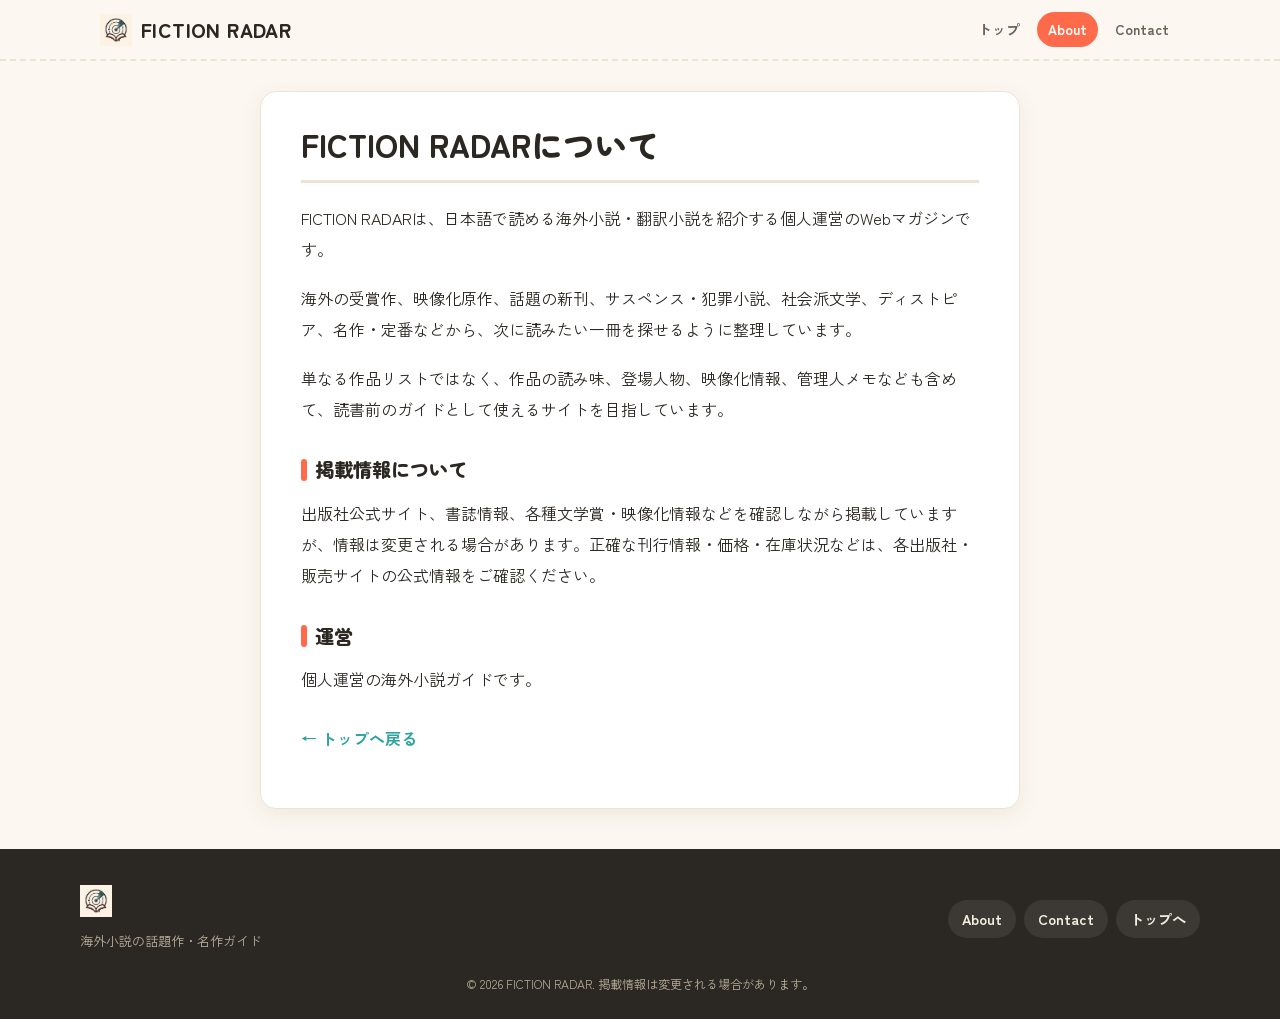
==== about.html @ f2895635 "Add files via upload" ====
<!DOCTYPE html>
<html lang="ja">
<head>
  <meta charset="UTF-8" />
  <meta name="viewport" content="width=device-width, initial-scale=1.0" />
  <title>FICTION RADARについて｜FICTION RADAR</title>
  <meta name="description" content="FICTION RADARは、日本語で読める海外小説・翻訳小説を紹介する個人運営のWebマガジンです。" />
  <meta name="robots" content="index, follow" />
  <link rel="canonical" href="https://raftuff.github.io/fiction-radar/about.html" />

  <meta property="og:type" content="website" />
  <meta property="og:site_name" content="FICTION RADAR" />
  <meta property="og:locale" content="ja_JP" />
  <meta property="og:title" content="FICTION RADARについて｜FICTION RADAR" />
  <meta property="og:description" content="FICTION RADARは、日本語で読める海外小説・翻訳小説を紹介する個人運営のWebマガジンです。" />
  <meta property="og:url" content="https://raftuff.github.io/fiction-radar/about.html" />
  <meta property="og:image" content="https://raftuff.github.io/fiction-radar/assets/images/main-visual.png" />

  <link rel="icon" type="image/png" href="assets/images/icon.png" />
  <link rel="apple-touch-icon" href="assets/images/icon.png" />
  <link rel="preconnect" href="https://fonts.googleapis.com" />
  <link rel="preconnect" href="https://fonts.gstatic.com" crossorigin />
  <link href="https://fonts.googleapis.com/css2?family=Zen+Maru+Gothic:wght@500;700;900&family=Zen+Kaku+Gothic+New:wght@400;500;700&display=swap" rel="stylesheet" />
  <link rel="stylesheet" href="style.css" />
</head>
<body>

  <!-- ============ ヘッダー ============ -->
  <header class="header">
    <div class="header__inner">
      <a href="index.html" class="logo">
        <img class="logo__icon" src="assets/images/icon.png" alt="" aria-hidden="true" width="32" height="32" />
        <span class="logo__text">FICTION&nbsp;RADAR</span>
      </a>

      <button class="menu-toggle" id="menu-toggle" aria-label="メニュー" aria-expanded="false">
        <span></span><span></span><span></span>
      </button>

      <nav class="nav nav--simple" id="main-nav">
        <a href="index.html">トップ</a>
        <a href="about.html" class="is-active">About</a>
        <a href="contact.html">Contact</a>
      </nav>
    </div>
  </header>

  <!-- ============ 本文 ============ -->
  <main class="container container--page">
    <article class="page">
      <h1 class="page__title">FICTION RADARについて</h1>

      <p>FICTION RADARは、日本語で読める海外小説・翻訳小説を紹介する個人運営のWebマガジンです。</p>
      <p>海外の受賞作、映像化原作、話題の新刊、サスペンス・犯罪小説、社会派文学、ディストピア、名作・定番などから、次に読みたい一冊を探せるように整理しています。</p>
      <p>単なる作品リストではなく、作品の読み味、登場人物、映像化情報、管理人メモなども含めて、読書前のガイドとして使えるサイトを目指しています。</p>

      <h2 class="page__h2">掲載情報について</h2>
      <p>出版社公式サイト、書誌情報、各種文学賞・映像化情報などを確認しながら掲載していますが、情報は変更される場合があります。正確な刊行情報・価格・在庫状況などは、各出版社・販売サイトの公式情報をご確認ください。</p>

      <h2 class="page__h2">運営</h2>
      <p>個人運営の海外小説ガイドです。</p>

      <p class="page__back"><a class="back-link" href="index.html">← トップへ戻る</a></p>
    </article>
  </main>

  <!-- ============ フッター ============ -->
  <footer class="footer">
    <div class="footer__inner">
      <div class="footer__brand">
        <img class="logo__icon" src="assets/images/icon.png" alt="" aria-hidden="true" width="32" height="32" />
        <span class="logo__text">FICTION RADAR</span>
        <p class="footer__tag">海外小説の話題作・名作ガイド</p>
      </div>
      <div class="footer__links">
        <a href="about.html">About</a>
        <a href="contact.html">Contact</a>
        <a href="index.html">トップへ</a>
      </div>
    </div>
    <p class="footer__copy">© <span id="year">2026</span> FICTION RADAR. 掲載情報は変更される場合があります。</p>
  </footer>

  <script src="script.js"></script>
</body>
</html>
---- style.css ----
/* =========================================================
   FICTION RADAR — style.css
   ポップで親しみやすい翻訳小説ガイド
   生成り背景 + 明るい差し色
   ========================================================= */

:root {
  /* ベース（白〜生成り） */
  --bg: #fcf8f1;
  --bg-soft: #fff;
  --ink: #2b2722;
  --ink-soft: #6b6358;
  --line: #ece3d4;

  /* 差し色（ポップ） */
  --accent: #ff6b4a;      /* コーラル */
  --accent-2: #2ea3a0;    /* ティール */
  --accent-3: #ffb627;    /* イエロー */
  --accent-4: #6c5ce7;    /* パープル */
  --accent-pink: #ff5d8f;

  --radius: 16px;
  --radius-sm: 10px;
  --shadow: 0 6px 22px rgba(60, 45, 30, .08);
  --shadow-hover: 0 12px 30px rgba(255, 107, 74, .18);

  --font-round: "Zen Maru Gothic", system-ui, sans-serif;
  --font-body: "Zen Kaku Gothic New", system-ui, sans-serif;
}

* { box-sizing: border-box; }

html { scroll-behavior: smooth; }

body {
  margin: 0;
  font-family: var(--font-body);
  color: var(--ink);
  background: var(--bg);
  line-height: 1.7;
  -webkit-font-smoothing: antialiased;
}

a { color: inherit; text-decoration: none; }

.pc-only { display: inline; }

/* ============ ヘッダー ============ */
.header {
  position: sticky;
  top: 0;
  z-index: 50;
  background: rgba(252, 248, 241, .92);
  backdrop-filter: blur(8px);
  border-bottom: 2px dashed var(--line);
}
.header__inner {
  max-width: 1120px;
  margin: 0 auto;
  padding: 12px 20px;
  display: flex;
  align-items: center;
  flex-wrap: wrap;
  gap: 12px 16px;
}
/* ヘッダー右側のユーティリティ（About / Contact） */
.header__util {
  margin-left: auto;
  display: flex;
  gap: 6px;
}
.header__util a {
  font-size: .84rem;
  font-weight: 700;
  color: var(--ink-soft);
  padding: 6px 12px;
  border-radius: 999px;
  white-space: nowrap;
  transition: .15s;
}
.header__util a:hover { background: var(--accent-3); color: var(--ink); }
/* About/Contact があるTOPでは、カテゴリナビを次の行に回す */
.header__util ~ .nav { flex-basis: 100%; margin-left: 0; }
.logo {
  display: flex;
  align-items: center;
  gap: 9px;
  font-family: var(--font-round);
  font-weight: 900;
  font-size: 1.25rem;
  letter-spacing: .02em;
  flex-shrink: 0;
}
/* ヘッダー／フッターのロゴアイコン画像（巨大化防止のため必ずサイズ指定） */
.logo__icon {
  width: 32px;
  height: 32px;
  object-fit: contain;
  display: block;
  flex-shrink: 0;
}
.logo__radar {
  width: 22px; height: 22px;
  border-radius: 50%;
  background:
    radial-gradient(circle at center, transparent 30%, var(--accent) 31%, var(--accent) 34%, transparent 35%),
    conic-gradient(from 0deg, var(--accent-2) 0deg 60deg, transparent 60deg 360deg);
  border: 2.5px solid var(--accent-2);
  position: relative;
}
.logo__text { color: var(--ink); }

/* ナビ */
.nav {
  margin-left: auto;
  display: flex;
  flex-wrap: wrap;
  gap: 4px 6px;
  align-items: center;
}
.nav a {
  font-size: .86rem;
  font-weight: 700;
  padding: 6px 11px;
  border-radius: 999px;
  color: var(--ink-soft);
  white-space: nowrap;
  transition: .15s;
}
.nav a:hover { background: var(--accent-3); color: var(--ink); }
.nav a.is-active { background: var(--accent); color: #fff; }

.menu-toggle {
  display: none;
  margin-left: auto;
  flex-direction: column;
  gap: 4px;
  background: none;
  border: 0;
  cursor: pointer;
  padding: 8px;
}
.menu-toggle span {
  width: 24px; height: 3px;
  background: var(--ink);
  border-radius: 2px;
}

/* ============ ファーストビュー ============ */
.hero {
  background:
    radial-gradient(900px 360px at 85% -10%, rgba(46,163,160,.14), transparent 60%),
    radial-gradient(700px 320px at 5% 0%, rgba(255,182,39,.18), transparent 55%);
}
.hero__inner {
  max-width: 1120px;
  margin: 0 auto;
  padding: 54px 20px 40px;
  display: grid;
  grid-template-columns: 1.15fr .85fr;
  gap: 36px;
  align-items: center;
}
.hero__eyebrow {
  display: inline-block;
  font-weight: 700;
  font-size: .82rem;
  color: #fff;
  background: var(--accent-2);
  padding: 4px 12px;
  border-radius: 999px;
  margin: 0 0 14px;
}
.hero__title {
  font-family: var(--font-round);
  font-weight: 900;
  font-size: clamp(2rem, 5.5vw, 3.2rem);
  line-height: 1.2;
  margin: 0 0 16px;
  letter-spacing: .01em;
}
.hero__title::after {
  content: "";
  display: block;
  width: 84px; height: 7px;
  margin-top: 14px;
  border-radius: 999px;
  background: linear-gradient(90deg, var(--accent), var(--accent-3));
}
.hero__sub {
  font-size: 1rem;
  color: var(--ink-soft);
  margin: 0 0 24px;
}
.hero__controls {
  display: flex;
  gap: 10px;
  flex-wrap: wrap;
}
.search, .genre-filter {
  font-family: var(--font-body);
  font-size: .95rem;
  border: 2px solid var(--line);
  background: var(--bg-soft);
  border-radius: 999px;
  padding: 11px 18px;
  outline: none;
  transition: .15s;
}
.search {
  flex: 1 1 240px;
  min-width: 0;
}
.search:focus, .genre-filter:focus { border-color: var(--accent); }
.genre-filter { cursor: pointer; }

/* メインビジュアル */
.hero__visual {
  display: flex;
  justify-content: center;
}
.visual-img {
  width: 100%;
  max-width: 420px;
  height: auto;
  display: block;
  object-fit: contain;
}

/* ============ セクション ============ */
.container {
  max-width: 1120px;
  margin: 0 auto;
  padding: 30px 20px 10px;
}
.section { margin-bottom: 46px; }
.section__head {
  display: flex;
  align-items: baseline;
  gap: 14px;
  flex-wrap: wrap;
  margin-bottom: 18px;
  padding-bottom: 10px;
  border-bottom: 3px solid var(--line);
}
.section__title {
  font-family: var(--font-round);
  font-weight: 900;
  font-size: 1.45rem;
  margin: 0;
  position: relative;
  padding-left: 16px;
}
.section__title::before {
  content: "";
  position: absolute;
  left: 0; top: 50%;
  transform: translateY(-50%);
  width: 7px; height: 26px;
  border-radius: 4px;
  background: var(--accent);
}
.section__note {
  margin: 0;
  font-size: .9rem;
  color: var(--ink-soft);
}
/* 作品カード一覧の最後に並ぶ「もっと見るカード」 */
.more-card {
  align-self: stretch;        /* 作品カードと上端・高さを揃える（同じ棚に並ぶ） */
  min-height: 240px;
  display: flex;
  flex-direction: column;
  align-items: center;
  justify-content: center;
  text-align: center;
  gap: 8px;
  padding: 24px 20px;
  border: 1px dashed rgba(46, 163, 160, .25);   /* 点線は薄めに */
  border-radius: var(--radius);
  background: linear-gradient(160deg, #fffaf2 0%, #f9f0de 100%);
  box-shadow: 0 3px 12px rgba(60, 45, 30, .05);   /* 影は控えめに */
  color: var(--ink);
  cursor: pointer;
  transition: transform .15s, box-shadow .15s, border-color .15s, background .15s;
}
.more-card:hover {
  transform: translateY(-4px);
  box-shadow: var(--shadow-hover);
  border-color: var(--accent);
  background: #fff4e6;
}
.more-card__radar { display: none; }  /* アイコンは非表示（文字だけ） */
.more-card__title {
  font-family: var(--font-round);
  font-weight: 500;          /* 太字をやめて存在感を抑える */
  font-size: .98rem;
  line-height: 1.5;
  color: var(--ink-soft);
}
.more-card__sub {
  font-size: .78rem;
  color: var(--ink-soft);
  opacity: .85;
}
.more-card__cta {
  margin-top: 10px;
  padding: 7px 16px;
  border-radius: 999px;
  background: #fff;
  border: 1.5px solid var(--accent);
  font-weight: 800;
  font-size: .9rem;
  color: var(--accent);       /* アクセントカラーでクリック導線を明確に */
  transition: background .15s, color .15s;
}
.more-card:hover .more-card__cta { background: var(--accent); color: #fff; }

/* カードグリッド */
.cards {
  display: grid;
  grid-template-columns: repeat(auto-fill, minmax(280px, 1fr));
  gap: 18px;
}
.cards--feature {
  grid-template-columns: repeat(auto-fill, minmax(320px, 1fr));
}

/* ============ カード ============ */
.card {
  background: var(--bg-soft);
  border: 2px solid var(--line);
  border-radius: var(--radius);
  padding: 0;
  overflow: hidden;
  box-shadow: var(--shadow);
  transition: transform .15s, box-shadow .15s, border-color .15s;
  display: flex;
  flex-direction: column;
  color: inherit;
}
.card:hover {
  transform: translateY(-4px);
  box-shadow: var(--shadow-hover);
  border-color: var(--accent);
}
.card:hover .card__more { color: var(--accent); }
.card__body {
  padding: 14px 16px 16px;
  display: flex;
  flex-direction: column;
  flex: 1;
}
.card__pub {
  font-size: .78rem;
  color: var(--ink-soft);
  margin: 0 0 8px;
}
.card__more {
  margin-top: 10px;
  font-size: .82rem;
  font-weight: 700;
  color: var(--ink-soft);
  transition: color .15s;
}
.card__badges {
  display: flex;
  flex-wrap: wrap;
  gap: 6px;
  margin-bottom: 10px;
}
.card__title {
  font-family: var(--font-round);
  font-weight: 900;
  font-size: 1.15rem;
  line-height: 1.4;
  margin: 0 0 4px;
}
.card__sub {
  font-size: .82rem;
  color: var(--ink-soft);
  margin: 0 0 10px;
}
.card__genre {
  font-size: .8rem;
  font-weight: 700;
  color: var(--accent-2);
  margin: 0 0 10px;
  display: flex;
  align-items: center;
  flex-wrap: wrap;
  gap: 8px;
}
.card__summary {
  font-size: .92rem;
  margin: 0 0 10px;
}
.card__rec {
  font-size: .84rem;
  color: var(--ink);
  background: #fff6ec;
  border-left: 4px solid var(--accent-3);
  border-radius: 6px;
  padding: 7px 10px;
  margin: 0 0 12px;
}
.card__meta {
  margin-top: auto;
  border-top: 1px dashed var(--line);
  padding-top: 10px;
  display: flex;
  flex-direction: column;
  gap: 4px;
}
.meta__item {
  font-size: .78rem;
  color: var(--ink-soft);
}
.meta__item b {
  display: inline-block;
  min-width: 64px;
  color: var(--accent-4);
  font-weight: 700;
}

/* チップ（日本語版有無） */
.chip {
  font-size: .72rem;
  font-weight: 700;
  padding: 2px 9px;
  border-radius: 999px;
}
.chip--ja { background: #e6f6f0; color: #1c8a6b; }
.chip--wait { background: #f1ecff; color: var(--accent-4); }

/* ============ バッジ ============ */
.badge {
  font-size: .7rem;
  font-weight: 700;
  padding: 3px 10px;
  border-radius: 999px;
  line-height: 1.5;
  color: #fff;
}
.badge--ja      { background: #1fae84; }
.badge--award   { background: var(--accent); }
.badge--screen  { background: var(--accent-4); }
.badge--new     { background: var(--accent-pink); }
.badge--classic { background: #8a7140; }
.badge--jp      { background: var(--accent-2); }
.badge--reader  { background: var(--accent-3); color: var(--ink); }
.badge--wait    { background: #fff; color: var(--accent-4); border: 1.5px dashed var(--accent-4); }
.badge--default { background: var(--ink-soft); }
.badge--pick    { background: var(--accent); color: #fff; box-shadow: 0 0 0 2px #ffd8cc inset; }
.badge--newest  { background: var(--accent-pink); color: #fff; letter-spacing: .04em; }

/* 空表示 */
.empty {
  color: var(--ink-soft);
  font-size: .9rem;
  grid-column: 1 / -1;
}
.empty--big {
  text-align: center;
  font-size: 1.05rem;
  padding: 60px 20px;
}

/* ============ About / Contact ページ ============ */
.container--page { padding-top: 30px; padding-bottom: 40px; }
.page {
  max-width: 760px;
  margin: 0 auto;
  background: var(--bg-soft);
  border: 1px solid var(--line);
  border-radius: var(--radius);
  box-shadow: var(--shadow);
  padding: 32px clamp(20px, 4vw, 40px) 36px;
}
.page__title {
  font-family: var(--font-round);
  font-weight: 900;
  font-size: clamp(1.5rem, 3.5vw, 2rem);
  line-height: 1.3;
  margin: 0 0 20px;
  padding-bottom: 14px;
  border-bottom: 3px solid var(--line);
}
.page p { line-height: 1.95; margin: 0 0 1.1em; }
.page__h2 {
  font-family: var(--font-round);
  font-weight: 900;
  font-size: 1.2rem;
  margin: 28px 0 12px;
  padding-left: 14px;
  position: relative;
}
.page__h2::before {
  content: "";
  position: absolute;
  left: 0; top: 50%;
  transform: translateY(-50%);
  width: 6px; height: 22px;
  border-radius: 4px;
  background: var(--accent);
}
.contact__mail {
  font-family: var(--font-round);
  font-weight: 700;
  font-size: 1.15rem;
  text-align: center;
  background: #fff6ec;
  border: 1.5px dashed var(--accent-3);
  border-radius: var(--radius-sm);
  padding: 16px;
  margin: 6px 0 8px !important;
}
.contact__mail a { color: var(--accent); }
.contact__mail a:hover { text-decoration: underline; }
.page__note { font-size: .85rem; color: var(--ink-soft); }
.page__back { margin-top: 28px !important; }

/* ============ About（TOP内セクション） ============ */
.about {
  background: linear-gradient(180deg, #fff, var(--bg-soft));
  border-top: 3px dashed var(--line);
  border-bottom: 3px dashed var(--line);
  margin-top: 20px;
}
.about__inner {
  max-width: 760px;
  margin: 0 auto;
  padding: 48px 20px;
}
.about__title {
  font-family: var(--font-round);
  font-weight: 900;
  font-size: 1.5rem;
  margin: 0 0 18px;
}
.about__inner p { margin: 0 0 14px; }

/* ============ フッター ============ */
.footer {
  background: var(--ink);
  color: #f4ede0;
  padding: 36px 20px 24px;
}
.footer__inner {
  max-width: 1120px;
  margin: 0 auto;
  display: flex;
  justify-content: space-between;
  align-items: center;
  flex-wrap: wrap;
  gap: 20px;
}
.footer__brand {
  display: flex;
  align-items: center;
  gap: 9px;
  flex-wrap: wrap;
  font-family: var(--font-round);
  font-weight: 900;
}
.footer__tag {
  width: 100%;
  font-family: var(--font-body);
  font-weight: 400;
  font-size: .82rem;
  color: #b8ad9b;
  margin: 4px 0 0;
}
.footer__links {
  display: flex;
  gap: 8px;
}
.footer__links a {
  font-weight: 700;
  font-size: .9rem;
  padding: 7px 14px;
  border-radius: 999px;
  background: rgba(255,255,255,.08);
  transition: .15s;
}
.footer__links a:hover { background: var(--accent); }
.footer__copy {
  max-width: 1120px;
  margin: 22px auto 0;
  font-size: .76rem;
  color: #b8ad9b;
  text-align: center;
}

/* ============ レスポンシブ ============ */
@media (max-width: 860px) {
  .hero__inner { grid-template-columns: 1fr; }
  .hero__visual { order: -1; }
  .visual-img { max-width: 320px; }

  .menu-toggle { display: flex; }
  .nav {
    position: absolute;
    top: 100%;
    left: 0; right: 0;
    flex-direction: column;
    align-items: stretch;
    background: var(--bg-soft);
    border-bottom: 2px dashed var(--line);
    padding: 10px 16px 16px;
    gap: 4px;
    margin-left: 0;
    display: none;
  }
  .nav.is-open { display: flex; }
  .nav a { padding: 10px 12px; }
  .pc-only { display: none; }
}

@media (max-width: 480px) {
  .hero__inner { padding: 36px 16px 28px; }
  .container { padding: 24px 16px 8px; }
  .cards, .cards--feature { grid-template-columns: 1fr; }
  .section__title { font-size: 1.25rem; }
}

/* =========================================================
   追加：書影 / 更新感 / ナビ / 詳細ページ
   ========================================================= */

/* ---- 書影（カード・詳細共通のベース） ---- */
.cover {
  position: relative;
  width: 100%;
  background: linear-gradient(135deg, #f3ead9, #e9ddc6);
  overflow: hidden;
}
/* プレースホルダー（画像が無い/失敗したとき背面に見える＝仮カバー風） */
.cover__ph {
  position: absolute;
  inset: 0;
  display: flex;
  flex-direction: column;
  align-items: center;
  justify-content: center;
  gap: 8px;
  color: #9a8c72;
  background:
    radial-gradient(120% 90% at 50% 0%, rgba(255,255,255,.55), transparent 60%),
    linear-gradient(135deg, #f4ecdc 0%, #ece0c9 55%, #e4d6ba 100%);
}
/* 内側の額縁ライン */
.cover__ph::before {
  content: "";
  position: absolute;
  inset: 9px;
  border: 1.5px dashed rgba(154, 140, 114, .55);
  border-radius: 8px;
  pointer-events: none;
}
/* 下部のブランド帯 */
.cover__ph::after {
  content: "FICTION RADAR";
  position: absolute;
  left: 0; right: 0; bottom: 10px;
  text-align: center;
  font-family: var(--font-round);
  font-weight: 700;
  font-size: .58rem;
  letter-spacing: .18em;
  color: rgba(154, 140, 114, .85);
}
.cover__ph-icon {
  font-size: 1.7rem;
  width: 50px; height: 50px;
  display: flex;
  align-items: center;
  justify-content: center;
  background: rgba(255,255,255,.6);
  border-radius: 50%;
  box-shadow: 0 3px 10px rgba(120,100,70,.18);
}
.cover__ph-text {
  font-family: var(--font-round);
  font-weight: 700;
  font-size: .76rem;
  letter-spacing: .12em;
  color: #8c7d63;
}
/* 画像本体（プレースホルダーの上に重ねる） */
.cover__img {
  position: relative;
  z-index: 1;
  width: 100%;
  height: 100%;
  object-fit: cover;
  display: block;
}
.cover__img.is-missing { display: none; } /* 読み込み失敗時はプレースホルダーを見せる */

/* カード上の書影：表紙を展示するような淡いベージュのエリアに中央配置 */
.cover--card {
  aspect-ratio: 3 / 2;        /* 高さを少しだけ詰める */
  background: linear-gradient(160deg, #f8f0df 0%, #f3e6cd 100%);  /* ごく薄いグラデーション */
  display: flex;
  align-items: center;
  justify-content: center;
  padding: 14px;
  overflow: hidden;
  border-bottom: 1px solid var(--line);
}
.cover--card .cover__img {
  position: static;           /* 全面配置をやめて中央に収める */
  width: auto;
  height: auto;
  max-width: 78%;             /* 少しだけ大きく（上下左右の余白は維持） */
  max-height: 92%;
  object-fit: contain;        /* 表紙全体を切らずに表示 */
  border-radius: 3px;
  box-shadow: 0 11px 26px rgba(0, 0, 0, .26);  /* 本の表紙らしく少し強めの影 */
}
/* 書影が表示できている場合は点線プレースホルダーを隠す */
.cover--card .cover__img:not(.is-missing) ~ .cover__ph { display: none; }
/* No Image の場合のみプレースホルダー（点線枠）を表示 */
.cover--card .cover__ph-icon { width: 42px; height: 42px; font-size: 1.4rem; }
.cover--card .cover__ph-text { font-size: .68rem; }

/* 詳細ページの書影（縦長・立体感） */
.cover--detail {
  aspect-ratio: 2 / 3;
  border-radius: 12px;
  box-shadow: 0 10px 26px rgba(60, 45, 30, .22);
}

/* 書影クリックで商品ページへ飛ぶリンク */
.cover-link { display: block; transition: transform .15s, box-shadow .15s; }
.cover-link:hover { transform: translateY(-3px); }
.cover-link:hover .cover--detail { box-shadow: 0 14px 32px rgba(255,107,74,.30); }
/* 書影下の「商品ページを見る」ボタン */
.d-cover-btn {
  display: block;
  width: 100%;
  margin: 12px 0 0;
  padding: 9px 12px;
  border-radius: 999px;
  background: var(--accent);
  color: #fff;
  font-size: .82rem;
  font-weight: 700;
  text-align: center;
  white-space: nowrap;       /* 「へ」だけ改行されないように */
  box-sizing: border-box;
  transition: filter .15s, transform .15s;
}
.d-cover-btn:hover { filter: brightness(1.05); transform: translateY(-1px); }

/* ---- ファーストビューの更新日 ---- */
.hero__updated {
  display: inline-block;
  font-size: .82rem;
  font-weight: 700;
  color: var(--accent-2);
  background: #e6f6f0;
  border-radius: 999px;
  padding: 5px 14px;
  margin: 0 0 22px;
}

/* ---- ナビ：管理人おすすめ / 更新日 ---- */
/* 既定は他ナビと同じ通常表示。選択中（.is-active）のときだけオレンジのピル型になる */
.nav__pick.is-active { background: var(--accent); color: #fff; }
.nav__updated {
  font-size: .76rem;
  color: var(--ink-soft);
  padding: 6px 4px;
  white-space: nowrap;
}

/* =========================================================
   詳細ページ
   ========================================================= */
.container--detail { padding-top: 26px; padding-bottom: 30px; }

.back-link {
  font-weight: 700;
  color: var(--accent-2);
}
.back-link:hover { color: var(--accent); }
.d-back { margin: 0 0 18px; }
.d-back--bottom { margin-top: 34px; }

/* ヒーロー（書影 + 見出し） */
.d-hero {
  display: grid;
  grid-template-columns: 200px 1fr;
  gap: 32px;
  align-items: start;
  margin-bottom: 34px;
}
.d-cover { width: 200px; }
.d-head .card__badges { margin-bottom: 12px; }
.d-title {
  font-family: var(--font-round);
  font-weight: 900;
  font-size: clamp(1.6rem, 3.8vw, 2.3rem);  /* タイトルを少し大きく */
  line-height: 1.28;
  margin: 6px 0 10px;
}
.d-original {
  font-size: .9rem;
  color: var(--ink-soft);
  margin: 0 0 4px;
}
.d-author {
  font-size: 1rem;
  font-weight: 700;
  margin: 0 0 10px;
}
.d-status { margin: 0 0 8px; }
.d-pub {
  font-size: .85rem;
  color: var(--ink-soft);
  margin: 0;
}

/* セクション見出し */
.d-section {
  margin: 0 0 26px;
  padding-top: 6px;
}
.d-h2 {
  font-family: var(--font-round);
  font-weight: 900;
  font-size: 1.2rem;
  margin: 0 0 12px;
  padding-left: 14px;
  position: relative;
}
.d-h2::before {
  content: "";
  position: absolute;
  left: 0; top: 50%;
  transform: translateY(-50%);
  width: 6px; height: 22px;
  border-radius: 4px;
  background: var(--accent);
}

/* 作品情報（定義リスト：可読性を保ちつつ少しポップに） */
.d-info {
  margin: 0;
  border: 2px solid var(--line);
  border-radius: 14px;
  overflow: hidden;
  background: var(--bg-soft);
  box-shadow: var(--shadow);
}
.d-row {
  display: grid;
  grid-template-columns: 136px 1fr;
  border-top: 1px solid var(--line);
}
.d-row:first-child { border-top: 0; }
.d-row:nth-child(even) dd { background: #fdfaf3; } /* 行の交互シマ */
.d-row dt {
  position: relative;
  background: #fbf3e6;
  font-weight: 700;
  font-size: .82rem;
  color: var(--accent-4);
  padding: 11px 14px 11px 24px;
  margin: 0;
}
/* 見出しの先頭にポップな丸ドット */
.d-row dt::before {
  content: "";
  position: absolute;
  left: 12px; top: 50%;
  transform: translateY(-50%);
  width: 6px; height: 6px;
  border-radius: 50%;
  background: var(--accent);
}
.d-row dd {
  padding: 11px 16px;
  margin: 0;
  font-size: .92rem;
}

.d-summary { font-size: 1rem; margin: 0 0 12px; }
.d-rec {
  font-size: .92rem;
  background: #fff6ec;
  border-left: 4px solid var(--accent-3);
  border-radius: 6px;
  padding: 10px 14px;
  margin: 0;
}

/* 管理人メモ／登場人物リスト：読み物カード（点線枠をやめる） */
.d-admin {
  background: linear-gradient(180deg, #fffdf8, #ffffff);
  border: 1px solid var(--line);          /* ごく薄い実線 */
  border-left: 4px solid var(--accent-3); /* 左に細いアクセントライン */
  border-radius: var(--radius);
  box-shadow: 0 4px 16px rgba(60, 45, 30, .06);
  padding: 26px clamp(20px, 4vw, 36px) 30px;
}
/* カードは広くてOK。本文テキストだけ読みやすい幅に絞る */
.admin-note > * { max-width: 780px; }
.admin-note .d-h2 {
  margin: 28px 0 14px;
}
.admin-note .d-h2:first-child { margin-top: 0; }
.admin-note .d-h2::before { background: var(--accent-3); }

/* 管理人メモ本文（エッセイ風） */
.admin-p {
  margin: 0 0 1.45em;
  font-size: 1rem;
  line-height: 2.05;          /* ややゆったりした行間 */
  letter-spacing: .01em;
  color: #4a4338;
}
.admin-p:last-child { margin-bottom: 0; }

/* 登場人物リスト */
.character-item {
  margin: 0 0 16px;
  padding-bottom: 14px;
  border-bottom: 1px dashed var(--line);
}
.character-item:last-of-type { border-bottom: 0; }
.character-name {
  font-family: var(--font-round);
  font-weight: 900;
  font-size: 1rem;
  color: var(--accent);          /* 人物名はアクセントカラー */
  margin: 0 0 4px;
}
.character-item p {
  margin: 0;
  font-size: .95rem;
  line-height: 1.85;
  color: #4a4338;
}

/* 関連作品 */
.related-list { display: flex; flex-wrap: wrap; gap: 8px; }
.related-chip {
  font-size: .86rem;
  font-weight: 700;
  padding: 7px 14px;
  border-radius: 999px;
  background: #e6f6f0;
  color: #1c8a6b;
  transition: .15s;
}
a.related-chip:hover { background: var(--accent-2); color: #fff; }
.related-chip--plain { background: #f0ece3; color: var(--ink-soft); }

/* リンク */
.d-links { display: flex; flex-wrap: wrap; gap: 10px; }
.d-link {
  font-weight: 700;
  font-size: .9rem;
  padding: 9px 16px;
  border-radius: 999px;
  background: var(--accent);
  color: #fff;
}
.d-link:hover { filter: brightness(1.05); }

/* 詳細ページ レスポンシブ */
@media (max-width: 620px) {
  .d-hero {
    grid-template-columns: 130px 1fr;
    gap: 16px;
  }
  .d-cover { width: 130px; }
  .d-row { grid-template-columns: 100px 1fr; }
}
@media (max-width: 400px) {
  .d-hero { grid-template-columns: 1fr; }
  .d-cover { width: 150px; margin: 0 auto; }
  .d-head { text-align: center; }
  .d-head .card__badges { justify-content: center; }
}
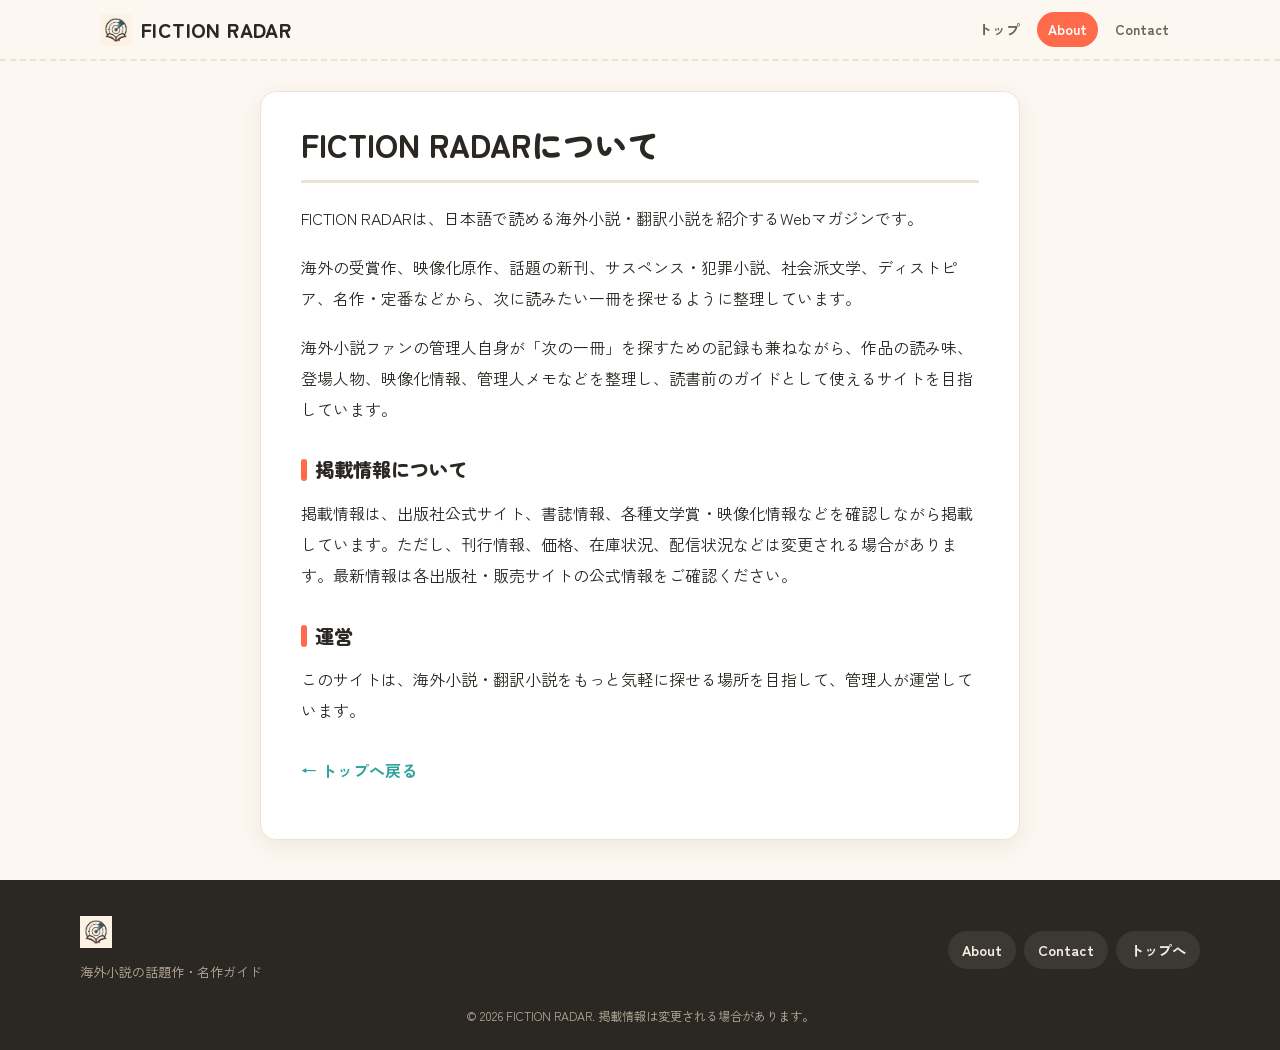
==== commit b36ad67d: "Add files via upload" ====
--- a/about.html
+++ b/about.html
@@ -4,7 +4,7 @@
   <meta charset="UTF-8" />
   <meta name="viewport" content="width=device-width, initial-scale=1.0" />
   <title>FICTION RADARについて｜FICTION RADAR</title>
-  <meta name="description" content="FICTION RADARは、日本語で読める海外小説・翻訳小説を紹介する個人運営のWebマガジンです。" />
+  <meta name="description" content="FICTION RADARは、日本語で読める海外小説・翻訳小説を紹介するWebマガジンです。受賞作、映像化原作、話題の新刊から次の一冊を探せます。" />
   <meta name="robots" content="index, follow" />
   <link rel="canonical" href="https://raftuff.github.io/fiction-radar/about.html" />
 
@@ -12,7 +12,7 @@
   <meta property="og:site_name" content="FICTION RADAR" />
   <meta property="og:locale" content="ja_JP" />
   <meta property="og:title" content="FICTION RADARについて｜FICTION RADAR" />
-  <meta property="og:description" content="FICTION RADARは、日本語で読める海外小説・翻訳小説を紹介する個人運営のWebマガジンです。" />
+  <meta property="og:description" content="FICTION RADARは、日本語で読める海外小説・翻訳小説を紹介するWebマガジンです。受賞作、映像化原作、話題の新刊から次の一冊を探せます。" />
   <meta property="og:url" content="https://raftuff.github.io/fiction-radar/about.html" />
   <meta property="og:image" content="https://raftuff.github.io/fiction-radar/assets/images/main-visual.png" />
 
@@ -50,15 +50,15 @@
     <article class="page">
       <h1 class="page__title">FICTION RADARについて</h1>
 
-      <p>FICTION RADARは、日本語で読める海外小説・翻訳小説を紹介する個人運営のWebマガジンです。</p>
+      <p>FICTION RADARは、日本語で読める海外小説・翻訳小説を紹介するWebマガジンです。</p>
       <p>海外の受賞作、映像化原作、話題の新刊、サスペンス・犯罪小説、社会派文学、ディストピア、名作・定番などから、次に読みたい一冊を探せるように整理しています。</p>
-      <p>単なる作品リストではなく、作品の読み味、登場人物、映像化情報、管理人メモなども含めて、読書前のガイドとして使えるサイトを目指しています。</p>
+      <p>海外小説ファンの管理人自身が「次の一冊」を探すための記録も兼ねながら、作品の読み味、登場人物、映像化情報、管理人メモなどを整理し、読書前のガイドとして使えるサイトを目指しています。</p>
 
       <h2 class="page__h2">掲載情報について</h2>
-      <p>出版社公式サイト、書誌情報、各種文学賞・映像化情報などを確認しながら掲載していますが、情報は変更される場合があります。正確な刊行情報・価格・在庫状況などは、各出版社・販売サイトの公式情報をご確認ください。</p>
+      <p>掲載情報は、出版社公式サイト、書誌情報、各種文学賞・映像化情報などを確認しながら掲載しています。ただし、刊行情報、価格、在庫状況、配信状況などは変更される場合があります。最新情報は各出版社・販売サイトの公式情報をご確認ください。</p>
 
       <h2 class="page__h2">運営</h2>
-      <p>個人運営の海外小説ガイドです。</p>
+      <p>このサイトは、海外小説・翻訳小説をもっと気軽に探せる場所を目指して、管理人が運営しています。</p>
 
       <p class="page__back"><a class="back-link" href="index.html">← トップへ戻る</a></p>
     </article>
